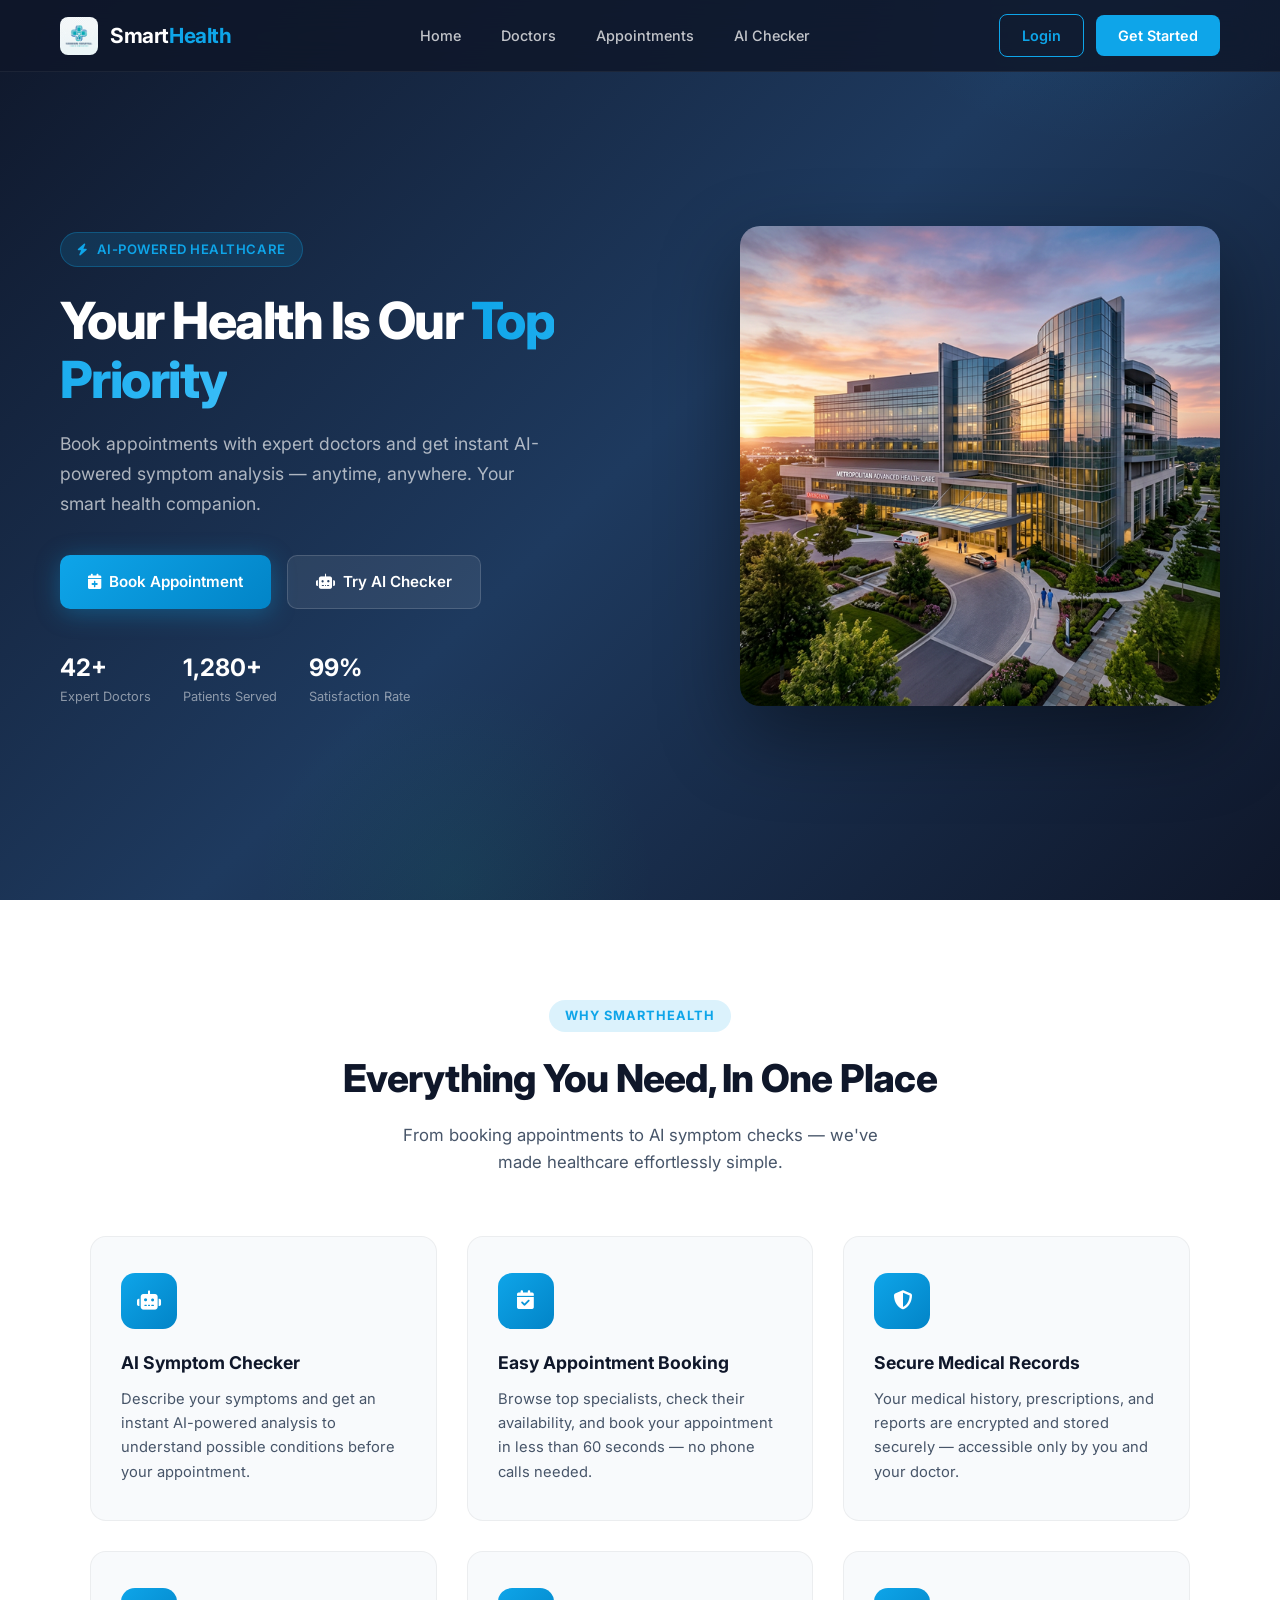
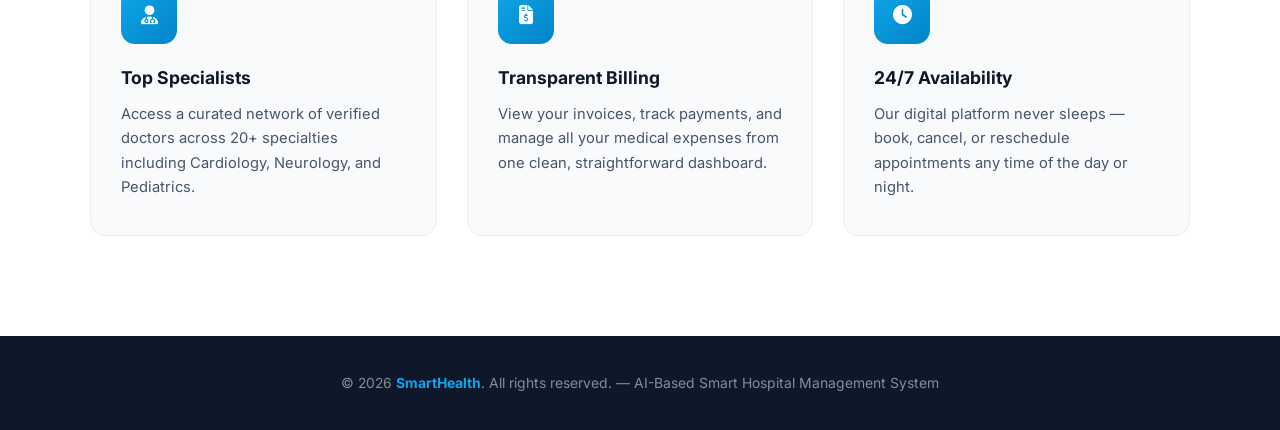
==== hospitalproject/src/main/resources/static/index.html @ 207e5509 "feat: complete premium UI overhaul for SmartHealth hospital system - Redesigned all frontend pages w" ====
<!DOCTYPE html>
<html lang="en">
<head>
    <meta charset="UTF-8">
    <meta name="viewport" content="width=device-width, initial-scale=1.0">
    <title>SmartHealth - AI Hospital Management System</title>
    <meta name="description" content="Book appointments with expert doctors and get AI-powered disease diagnosis. SmartHealth — your trusted digital health companion.">
    <link rel="stylesheet" href="css/style.css">
    <link rel="stylesheet" href="https://cdnjs.cloudflare.com/ajax/libs/font-awesome/6.4.0/css/all.min.css">
</head>
<body>

<!-- NAVBAR -->
<header class="navbar">
    <a href="index.html" class="logo">
        <img src="images/modern_hospital_logo.png" alt="SmartHealth Logo">
        <h2>Smart<span>Health</span></h2>
    </a>

    <nav>
        <a href="index.html">Home</a>
        <a href="pages/doctor-dashboard.html">Doctors</a>
        <a href="pages/appointment-calendra.html">Appointments</a>
        <a href="pages/ai-checker.html">AI Checker</a>
    </nav>

    <div class="nav-actions">
        <a href="pages/login.html" class="login-btn">Login</a>
        <a href="pages/register.html" class="signup-btn">Get Started</a>
    </div>
</header>

<!-- HERO -->
<section class="hero">
    <div class="hero-content">
        <div class="hero-text">
            <div class="hero-badge">
                <i class="fas fa-bolt"></i> AI-Powered Healthcare
            </div>
            <h1>Your Health Is Our <span class="highlight">Top Priority</span></h1>
            <p>Book appointments with expert doctors and get instant AI-powered symptom analysis — anytime, anywhere. Your smart health companion.</p>
            <div class="hero-actions">
                <a href="pages/register.html" class="primary-btn">
                    <i class="fas fa-calendar-plus"></i> Book Appointment
                </a>
                <a href="pages/ai-checker.html" class="secondary-btn">
                    <i class="fas fa-robot"></i> Try AI Checker
                </a>
            </div>
            <div class="hero-stats">
                <div class="stat-pill">
                    <span class="num">42+</span>
                    <span class="label">Expert Doctors</span>
                </div>
                <div class="stat-pill">
                    <span class="num">1,280+</span>
                    <span class="label">Patients Served</span>
                </div>
                <div class="stat-pill">
                    <span class="num">99%</span>
                    <span class="label">Satisfaction Rate</span>
                </div>
            </div>
        </div>

        <div class="hero-image">
            <img src="images/modern_hospital_hero.png" alt="SmartHealth Hero">
        </div>
    </div>
</section>

<!-- FEATURES -->
<section class="features">
    <div class="section-header">
        <span class="tag">Why SmartHealth</span>
        <h2>Everything You Need, In One Place</h2>
        <p>From booking appointments to AI symptom checks — we've made healthcare effortlessly simple.</p>
    </div>

    <div class="features-grid">
        <div class="feature-card">
            <div class="feature-icon"><i class="fas fa-robot"></i></div>
            <h3>AI Symptom Checker</h3>
            <p>Describe your symptoms and get an instant AI-powered analysis to understand possible conditions before your appointment.</p>
        </div>
        <div class="feature-card">
            <div class="feature-icon"><i class="fas fa-calendar-check"></i></div>
            <h3>Easy Appointment Booking</h3>
            <p>Browse top specialists, check their availability, and book your appointment in less than 60 seconds — no phone calls needed.</p>
        </div>
        <div class="feature-card">
            <div class="feature-icon"><i class="fas fa-shield-alt"></i></div>
            <h3>Secure Medical Records</h3>
            <p>Your medical history, prescriptions, and reports are encrypted and stored securely — accessible only by you and your doctor.</p>
        </div>
        <div class="feature-card">
            <div class="feature-icon"><i class="fas fa-user-md"></i></div>
            <h3>Top Specialists</h3>
            <p>Access a curated network of verified doctors across 20+ specialties including Cardiology, Neurology, and Pediatrics.</p>
        </div>
        <div class="feature-card">
            <div class="feature-icon"><i class="fas fa-file-invoice-dollar"></i></div>
            <h3>Transparent Billing</h3>
            <p>View your invoices, track payments, and manage all your medical expenses from one clean, straightforward dashboard.</p>
        </div>
        <div class="feature-card">
            <div class="feature-icon"><i class="fas fa-clock"></i></div>
            <h3>24/7 Availability</h3>
            <p>Our digital platform never sleeps — book, cancel, or reschedule appointments any time of the day or night.</p>
        </div>
    </div>
</section>

<!-- FOOTER -->
<footer class="footer">
    <p>&copy; 2026 <strong>SmartHealth</strong>. All rights reserved. — AI-Based Smart Hospital Management System</p>
</footer>

</body>
</html>
---- hospitalproject/src/main/resources/static/css/style.css ----
@import url('https://fonts.googleapis.com/css2?family=Inter:wght@300;400;500;600;700;800&display=swap');

*, *::before, *::after {
    margin: 0;
    padding: 0;
    box-sizing: border-box;
}

:root {
    --navy: #0f172a;
    --navy-light: #1e293b;
    --teal: #0ea5e9;
    --teal-dark: #0284c7;
    --teal-glow: rgba(14, 165, 233, 0.15);
    --white: #ffffff;
    --gray-50: #f8fafc;
    --gray-100: #f1f5f9;
    --gray-400: #94a3b8;
    --gray-600: #475569;
    --gray-800: #1e293b;
    --green: #10b981;
    --gradient: linear-gradient(135deg, #0f172a 0%, #1e3a5f 50%, #0f172a 100%);
}

html {
    scroll-behavior: smooth;
}

body {
    font-family: 'Inter', 'Segoe UI', sans-serif;
    background: var(--gray-50);
    color: var(--navy);
    line-height: 1.6;
    overflow-x: hidden;
}

/* ==================== NAVBAR ==================== */
.navbar {
    position: fixed;
    top: 0;
    left: 0;
    right: 0;
    z-index: 1000;
    display: flex;
    justify-content: space-between;
    align-items: center;
    padding: 0 60px;
    height: 72px;
    background: rgba(15, 23, 42, 0.85);
    backdrop-filter: blur(20px);
    -webkit-backdrop-filter: blur(20px);
    border-bottom: 1px solid rgba(255, 255, 255, 0.06);
    transition: all 0.3s ease;
}

.logo {
    display: flex;
    align-items: center;
    gap: 12px;
    text-decoration: none;
}

.logo img {
    width: 38px;
    height: 38px;
    border-radius: 8px;
    object-fit: cover;
}

.logo h2 {
    font-size: 1.3rem;
    font-weight: 700;
    color: var(--white);
    letter-spacing: -0.02em;
}

.logo h2 span {
    color: var(--teal);
}

nav {
    display: flex;
    align-items: center;
    gap: 8px;
}

nav a {
    padding: 8px 16px;
    text-decoration: none;
    color: rgba(255,255,255,0.75);
    font-weight: 500;
    font-size: 0.9rem;
    border-radius: 8px;
    transition: all 0.2s ease;
}

nav a:hover {
    color: var(--white);
    background: rgba(255,255,255,0.08);
}

.nav-actions {
    display: flex;
    align-items: center;
    gap: 12px;
}

.login-btn {
    padding: 9px 22px;
    border-radius: 8px;
    border: 1.5px solid var(--teal);
    color: var(--teal);
    text-decoration: none;
    font-weight: 600;
    font-size: 0.9rem;
    transition: all 0.3s ease;
}

.login-btn:hover {
    background: var(--teal);
    color: var(--white);
    box-shadow: 0 0 20px rgba(14, 165, 233, 0.4);
}

.signup-btn {
    padding: 9px 22px;
    border-radius: 8px;
    background: var(--teal);
    color: var(--white);
    text-decoration: none;
    font-weight: 600;
    font-size: 0.9rem;
    transition: all 0.3s ease;
}

.signup-btn:hover {
    background: var(--teal-dark);
    box-shadow: 0 4px 20px rgba(14, 165, 233, 0.4);
    transform: translateY(-1px);
}

/* ==================== HERO ==================== */
.hero {
    min-height: 100vh;
    display: flex;
    align-items: center;
    padding: 100px 60px 60px;
    background: var(--gradient);
    position: relative;
    overflow: hidden;
}

.hero::before {
    content: '';
    position: absolute;
    top: -50%;
    right: -10%;
    width: 600px;
    height: 600px;
    background: radial-gradient(circle, rgba(14,165,233,0.12) 0%, transparent 70%);
    pointer-events: none;
}

.hero::after {
    content: '';
    position: absolute;
    bottom: -20%;
    left: 20%;
    width: 400px;
    height: 400px;
    background: radial-gradient(circle, rgba(16,185,129,0.08) 0%, transparent 70%);
    pointer-events: none;
}

.hero-content {
    display: flex;
    align-items: center;
    justify-content: space-between;
    gap: 60px;
    max-width: 1280px;
    margin: 0 auto;
    width: 100%;
    position: relative;
    z-index: 1;
}

.hero-text {
    flex: 1;
    max-width: 600px;
}

.hero-badge {
    display: inline-flex;
    align-items: center;
    gap: 8px;
    background: rgba(14, 165, 233, 0.15);
    border: 1px solid rgba(14, 165, 233, 0.3);
    color: var(--teal);
    padding: 6px 16px;
    border-radius: 50px;
    font-size: 0.82rem;
    font-weight: 600;
    letter-spacing: 0.04em;
    text-transform: uppercase;
    margin-bottom: 24px;
}

.hero-badge i {
    font-size: 0.75rem;
}

.hero-text h1 {
    font-size: clamp(2.2rem, 4vw, 3.5rem);
    font-weight: 800;
    color: var(--white);
    line-height: 1.15;
    letter-spacing: -0.03em;
    margin-bottom: 20px;
}

.hero-text h1 .highlight {
    background: linear-gradient(90deg, var(--teal), #38bdf8);
    -webkit-background-clip: text;
    -webkit-text-fill-color: transparent;
    background-clip: text;
}

.hero-text p {
    font-size: 1.1rem;
    color: rgba(255,255,255,0.65);
    margin-bottom: 36px;
    max-width: 480px;
    line-height: 1.7;
}

.hero-actions {
    display: flex;
    gap: 16px;
    flex-wrap: wrap;
    margin-bottom: 40px;
}

.primary-btn {
    display: inline-flex;
    align-items: center;
    gap: 8px;
    background: linear-gradient(135deg, var(--teal) 0%, var(--teal-dark) 100%);
    color: var(--white);
    padding: 14px 28px;
    text-decoration: none;
    border-radius: 10px;
    font-weight: 600;
    font-size: 0.95rem;
    transition: all 0.3s ease;
    box-shadow: 0 4px 24px rgba(14, 165, 233, 0.35);
}

.primary-btn:hover {
    transform: translateY(-2px);
    box-shadow: 0 8px 32px rgba(14, 165, 233, 0.5);
}

.secondary-btn {
    display: inline-flex;
    align-items: center;
    gap: 8px;
    background: rgba(255,255,255,0.08);
    border: 1.5px solid rgba(255,255,255,0.15);
    color: var(--white);
    padding: 14px 28px;
    text-decoration: none;
    border-radius: 10px;
    font-weight: 600;
    font-size: 0.95rem;
    transition: all 0.3s ease;
}

.secondary-btn:hover {
    background: rgba(255,255,255,0.14);
    transform: translateY(-2px);
}

.hero-stats {
    display: flex;
    gap: 32px;
    flex-wrap: wrap;
}

.stat-pill {
    display: flex;
    flex-direction: column;
}

.stat-pill .num {
    font-size: 1.5rem;
    font-weight: 700;
    color: var(--white);
}

.stat-pill .label {
    font-size: 0.8rem;
    color: rgba(255,255,255,0.5);
}

.hero-image {
    flex: 0 0 480px;
    position: relative;
}

.hero-image img {
    width: 100%;
    border-radius: 20px;
    box-shadow: 0 30px 80px rgba(0,0,0,0.4);
    animation: float 6s ease-in-out infinite;
}

@keyframes float {
    0%, 100% { transform: translateY(0); }
    50% { transform: translateY(-12px); }
}

/* ==================== FEATURES ==================== */
.features {
    padding: 100px 60px;
    background: var(--white);
}

.section-header {
    text-align: center;
    margin-bottom: 60px;
}

.section-header .tag {
    display: inline-block;
    background: var(--teal-glow);
    color: var(--teal);
    font-size: 0.8rem;
    font-weight: 700;
    letter-spacing: 0.08em;
    text-transform: uppercase;
    padding: 6px 16px;
    border-radius: 50px;
    margin-bottom: 16px;
}

.section-header h2 {
    font-size: clamp(1.8rem, 3vw, 2.6rem);
    font-weight: 800;
    color: var(--navy);
    letter-spacing: -0.02em;
    margin-bottom: 12px;
}

.section-header p {
    font-size: 1.05rem;
    color: var(--gray-600);
    max-width: 500px;
    margin: 0 auto;
}

.features-grid {
    display: grid;
    grid-template-columns: repeat(3, 1fr);
    gap: 30px;
    max-width: 1100px;
    margin: 0 auto;
}

.feature-card {
    padding: 36px 30px;
    border-radius: 16px;
    background: var(--gray-50);
    border: 1px solid rgba(0,0,0,0.05);
    transition: all 0.3s ease;
}

.feature-card:hover {
    transform: translateY(-6px);
    box-shadow: 0 20px 60px rgba(14, 165, 233, 0.12);
    border-color: rgba(14, 165, 233, 0.25);
}

.feature-icon {
    width: 56px;
    height: 56px;
    border-radius: 14px;
    background: linear-gradient(135deg, var(--teal), var(--teal-dark));
    display: flex;
    align-items: center;
    justify-content: center;
    color: var(--white);
    font-size: 1.2rem;
    margin-bottom: 20px;
}

.feature-card h3 {
    font-size: 1.1rem;
    font-weight: 700;
    color: var(--navy);
    margin-bottom: 10px;
}

.feature-card p {
    font-size: 0.92rem;
    color: var(--gray-600);
    line-height: 1.65;
}

/* ==================== FOOTER ==================== */
.footer {
    background: var(--navy);
    color: rgba(255,255,255,0.5);
    text-align: center;
    padding: 36px 60px;
    font-size: 0.87rem;
}

.footer strong {
    color: var(--teal);
}

/* ==================== RESPONSIVE ==================== */
@media (max-width: 960px) {
    .navbar { padding: 0 24px; }
    .hero { padding: 100px 24px 60px; }
    .hero-content { flex-direction: column; text-align: center; }
    .hero-image { flex: unset; width: 100%; max-width: 400px; }
    .hero-actions { justify-content: center; }
    .hero-stats { justify-content: center; }
    .features { padding: 60px 24px; }
    .features-grid { grid-template-columns: 1fr; max-width: 480px; }
    nav { display: none; }
}
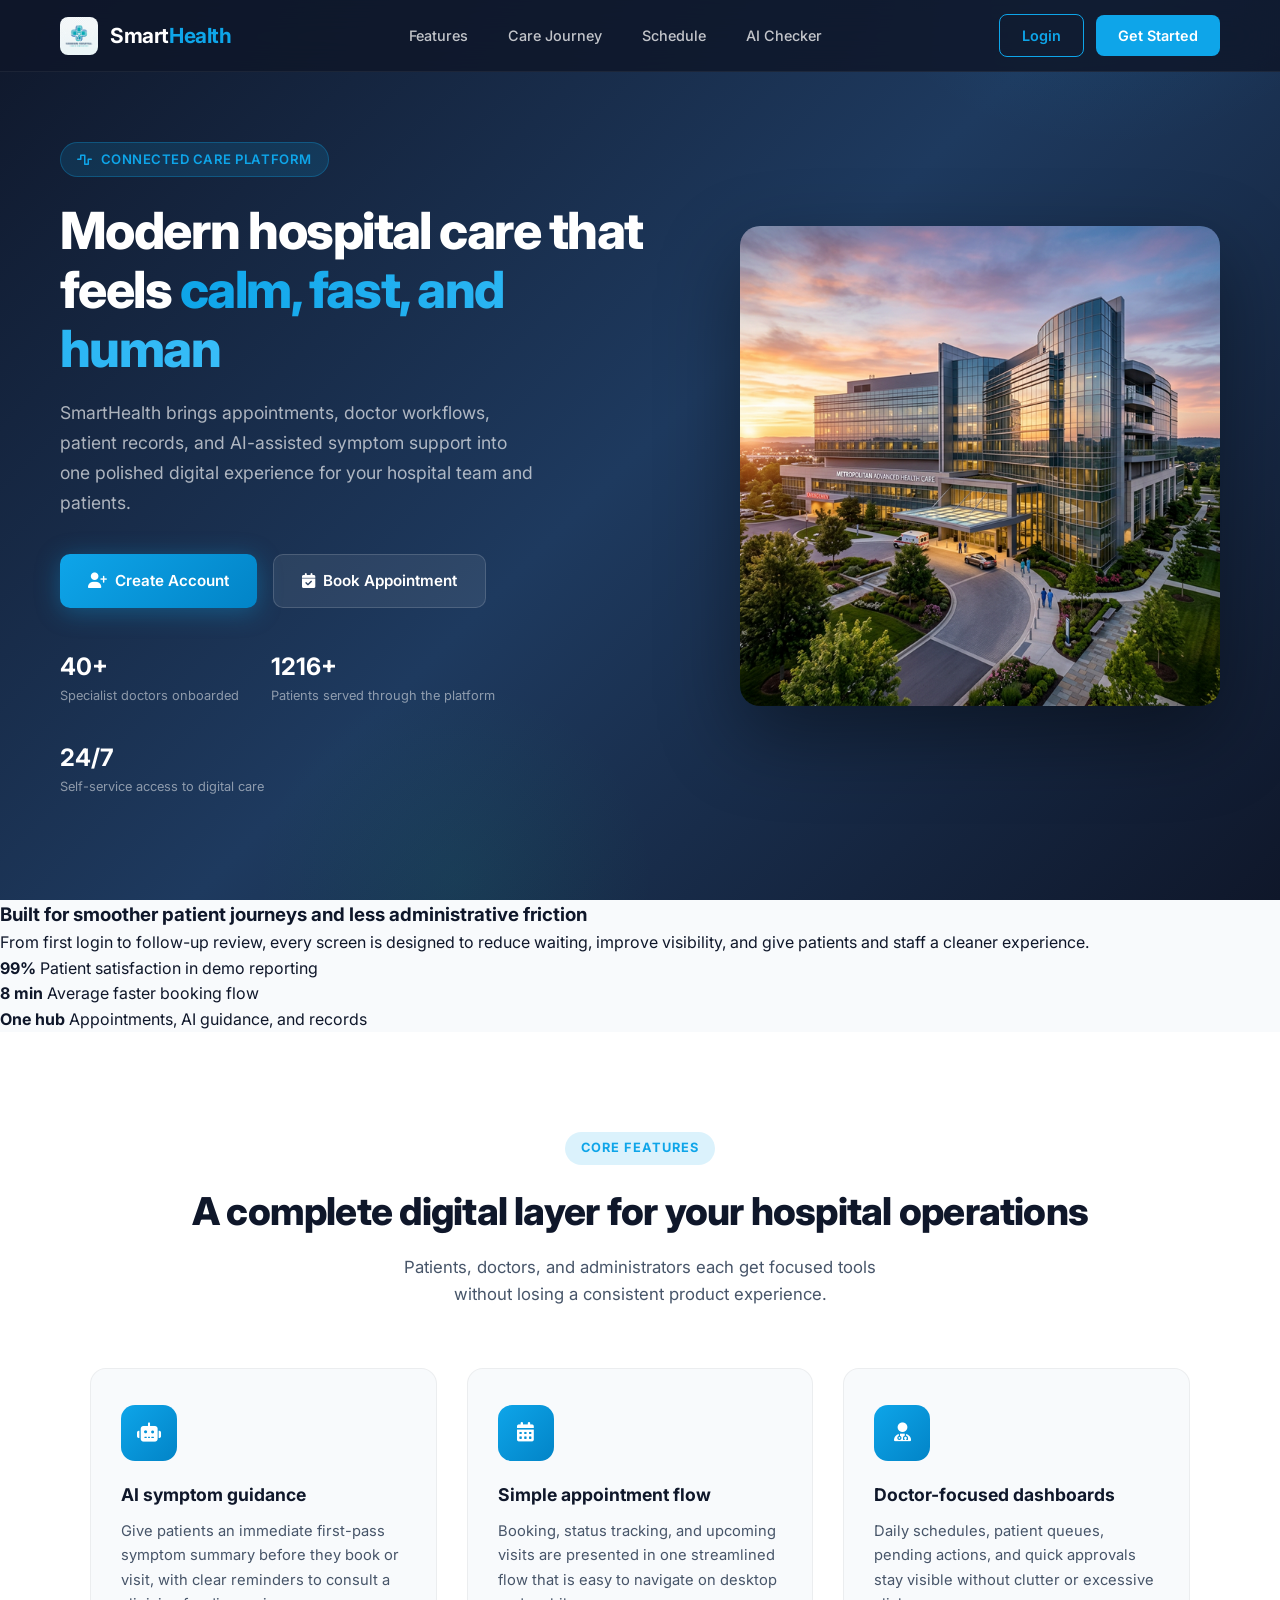
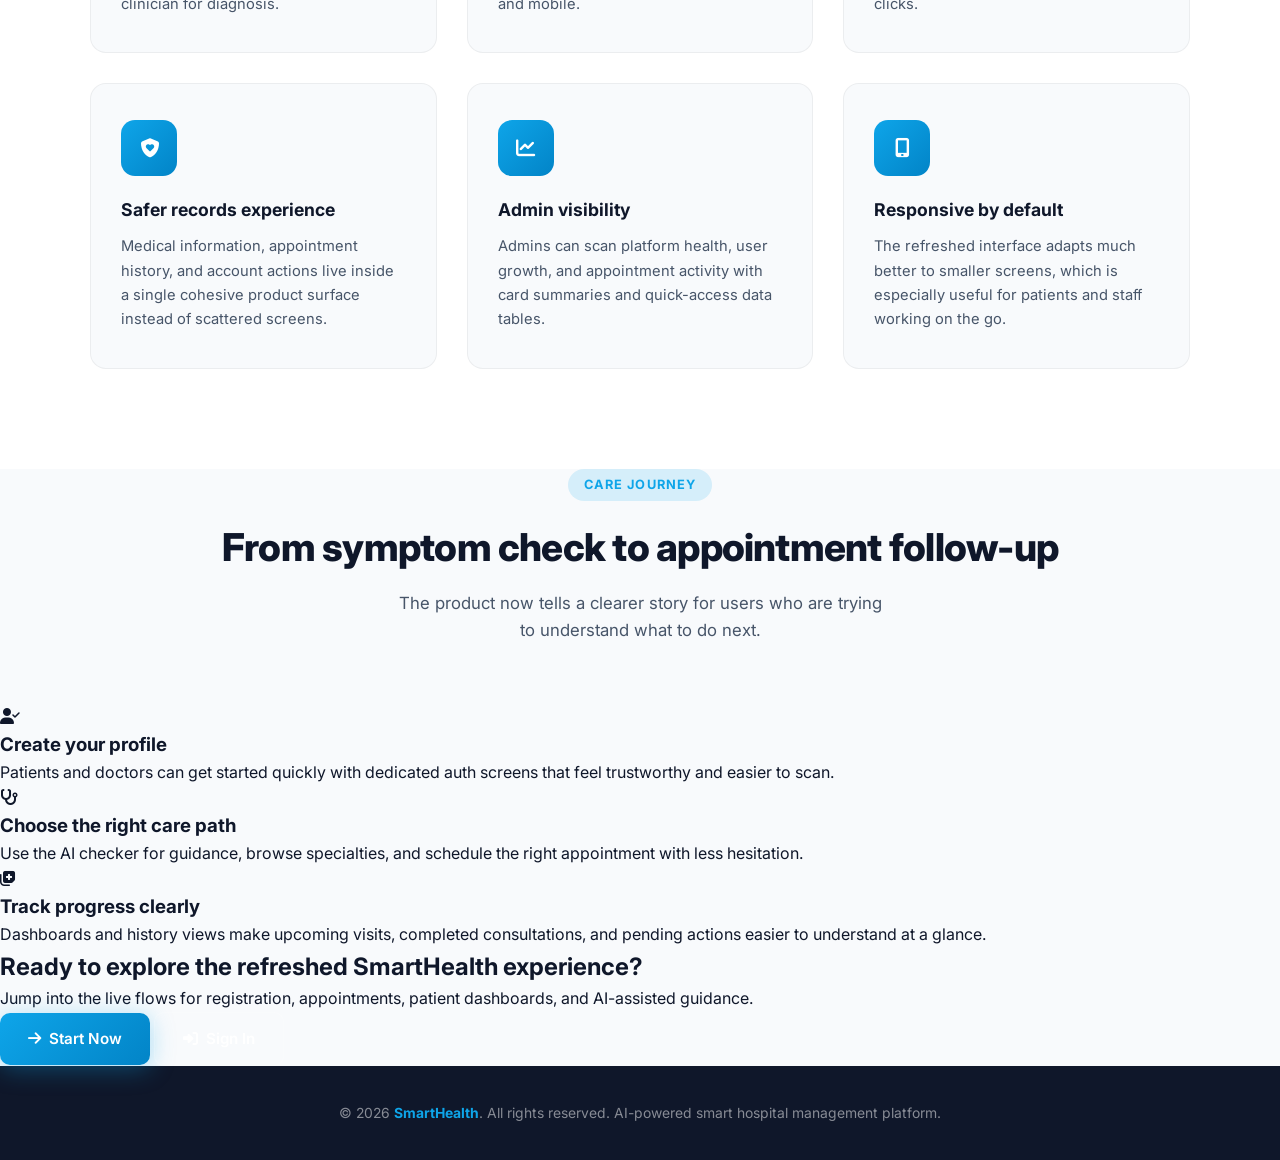
==== commit e5434882: "Merge upstream/main into main" ====
--- a/hospitalproject/src/main/resources/static/index.html
+++ b/hospitalproject/src/main/resources/static/index.html
@@ -3,14 +3,14 @@
 <head>
     <meta charset="UTF-8">
     <meta name="viewport" content="width=device-width, initial-scale=1.0">
-    <title>SmartHealth - AI Hospital Management System</title>
-    <meta name="description" content="Book appointments with expert doctors and get AI-powered disease diagnosis. SmartHealth — your trusted digital health companion.">
+    <title>SmartHealth | AI Hospital Management System</title>
+    <meta name="description" content="Book appointments with expert doctors, manage records, and use AI-assisted symptom guidance with SmartHealth.">
     <link rel="stylesheet" href="css/style.css">
     <link rel="stylesheet" href="https://cdnjs.cloudflare.com/ajax/libs/font-awesome/6.4.0/css/all.min.css">
+    <script src="js/Counter.js"></script>
 </head>
 <body>
 
-<!-- NAVBAR -->
 <header class="navbar">
     <a href="index.html" class="logo">
         <img src="images/modern_hospital_logo.png" alt="SmartHealth Logo">
@@ -18,9 +18,9 @@
     </a>
 
     <nav>
-        <a href="index.html">Home</a>
-        <a href="pages/doctor-dashboard.html">Doctors</a>
-        <a href="pages/appointment-calendra.html">Appointments</a>
+        <a href="#features">Features</a>
+        <a href="#journey">Care Journey</a>
+        <a href="pages/appointment-calendra.html">Schedule</a>
         <a href="pages/ai-checker.html">AI Checker</a>
     </nav>
 
@@ -30,91 +30,165 @@
     </div>
 </header>
 
-<!-- HERO -->
 <section class="hero">
     <div class="hero-content">
         <div class="hero-text">
             <div class="hero-badge">
-                <i class="fas fa-bolt"></i> AI-Powered Healthcare
+                <i class="fas fa-wave-square"></i>
+                Connected care platform
             </div>
-            <h1>Your Health Is Our <span class="highlight">Top Priority</span></h1>
-            <p>Book appointments with expert doctors and get instant AI-powered symptom analysis — anytime, anywhere. Your smart health companion.</p>
+            <h1>Modern hospital care that feels <span class="highlight">calm, fast, and human</span></h1>
+            <p>SmartHealth brings appointments, doctor workflows, patient records, and AI-assisted symptom support into one polished digital experience for your hospital team and patients.</p>
             <div class="hero-actions">
                 <a href="pages/register.html" class="primary-btn">
-                    <i class="fas fa-calendar-plus"></i> Book Appointment
+                    <i class="fas fa-user-plus"></i>
+                    Create Account
                 </a>
-                <a href="pages/ai-checker.html" class="secondary-btn">
-                    <i class="fas fa-robot"></i> Try AI Checker
+                <a href="pages/appointment.html" class="secondary-btn">
+                    <i class="fas fa-calendar-check"></i>
+                    Book Appointment
                 </a>
             </div>
             <div class="hero-stats">
                 <div class="stat-pill">
-                    <span class="num">42+</span>
-                    <span class="label">Expert Doctors</span>
+                    <span class="num counter" data-target="42" data-suffix="+">0</span>
+                    <span class="label">Specialist doctors onboarded</span>
                 </div>
+
                 <div class="stat-pill">
-                    <span class="num">1,280+</span>
-                    <span class="label">Patients Served</span>
+                    <span class="num counter" data-target="1280" data-suffix="+">0</span>
+                    <span class="label">Patients served through the platform</span>
                 </div>
+
                 <div class="stat-pill">
-                    <span class="num">99%</span>
-                    <span class="label">Satisfaction Rate</span>
+                    <span class="num">24/7</span>
+                    <span class="label">Self-service access to digital care</span>
                 </div>
             </div>
         </div>
 
         <div class="hero-image">
-            <img src="images/modern_hospital_hero.png" alt="SmartHealth Hero">
+            <img src="images/modern_hospital_hero.png" alt="SmartHealth digital healthcare dashboard preview">
         </div>
     </div>
 </section>
 
-<!-- FEATURES -->
-<section class="features">
-    <div class="section-header">
-        <span class="tag">Why SmartHealth</span>
-        <h2>Everything You Need, In One Place</h2>
-        <p>From booking appointments to AI symptom checks — we've made healthcare effortlessly simple.</p>
-    </div>
-
-    <div class="features-grid">
-        <div class="feature-card">
-            <div class="feature-icon"><i class="fas fa-robot"></i></div>
-            <h3>AI Symptom Checker</h3>
-            <p>Describe your symptoms and get an instant AI-powered analysis to understand possible conditions before your appointment.</p>
+<section class="trust-strip">
+    <div class="trust-panel">
+        <div class="trust-copy">
+            <h3>Built for smoother patient journeys and less administrative friction</h3>
+            <p>From first login to follow-up review, every screen is designed to reduce waiting, improve visibility, and give patients and staff a cleaner experience.</p>
         </div>
-        <div class="feature-card">
-            <div class="feature-icon"><i class="fas fa-calendar-check"></i></div>
-            <h3>Easy Appointment Booking</h3>
-            <p>Browse top specialists, check their availability, and book your appointment in less than 60 seconds — no phone calls needed.</p>
-        </div>
-        <div class="feature-card">
-            <div class="feature-icon"><i class="fas fa-shield-alt"></i></div>
-            <h3>Secure Medical Records</h3>
-            <p>Your medical history, prescriptions, and reports are encrypted and stored securely — accessible only by you and your doctor.</p>
-        </div>
-        <div class="feature-card">
-            <div class="feature-icon"><i class="fas fa-user-md"></i></div>
-            <h3>Top Specialists</h3>
-            <p>Access a curated network of verified doctors across 20+ specialties including Cardiology, Neurology, and Pediatrics.</p>
-        </div>
-        <div class="feature-card">
-            <div class="feature-icon"><i class="fas fa-file-invoice-dollar"></i></div>
-            <h3>Transparent Billing</h3>
-            <p>View your invoices, track payments, and manage all your medical expenses from one clean, straightforward dashboard.</p>
-        </div>
-        <div class="feature-card">
-            <div class="feature-icon"><i class="fas fa-clock"></i></div>
-            <h3>24/7 Availability</h3>
-            <p>Our digital platform never sleeps — book, cancel, or reschedule appointments any time of the day or night.</p>
+        <div class="trust-metrics">
+            <div class="trust-metric">
+                <strong>99%</strong>
+                <span>Patient satisfaction in demo reporting</span>
+            </div>
+            <div class="trust-metric">
+                <strong>8 min</strong>
+                <span>Average faster booking flow</span>
+            </div>
+            <div class="trust-metric">
+                <strong>One hub</strong>
+                <span>Appointments, AI guidance, and records</span>
+            </div>
         </div>
     </div>
 </section>
 
-<!-- FOOTER -->
+<section class="features" id="features">
+    <div class="section-inner">
+        <div class="section-header">
+            <span class="tag">Core Features</span>
+            <h2>A complete digital layer for your hospital operations</h2>
+            <p>Patients, doctors, and administrators each get focused tools without losing a consistent product experience.</p>
+        </div>
+
+        <div class="features-grid">
+            <div class="feature-card">
+                <div class="feature-icon"><i class="fas fa-robot"></i></div>
+                <h3>AI symptom guidance</h3>
+                <p>Give patients an immediate first-pass symptom summary before they book or visit, with clear reminders to consult a clinician for diagnosis.</p>
+            </div>
+            <div class="feature-card">
+                <div class="feature-icon"><i class="fas fa-calendar-days"></i></div>
+                <h3>Simple appointment flow</h3>
+                <p>Booking, status tracking, and upcoming visits are presented in one streamlined flow that is easy to navigate on desktop and mobile.</p>
+            </div>
+            <div class="feature-card">
+                <div class="feature-icon"><i class="fas fa-user-doctor"></i></div>
+                <h3>Doctor-focused dashboards</h3>
+                <p>Daily schedules, patient queues, pending actions, and quick approvals stay visible without clutter or excessive clicks.</p>
+            </div>
+            <div class="feature-card">
+                <div class="feature-icon"><i class="fas fa-shield-heart"></i></div>
+                <h3>Safer records experience</h3>
+                <p>Medical information, appointment history, and account actions live inside a single cohesive product surface instead of scattered screens.</p>
+            </div>
+            <div class="feature-card">
+                <div class="feature-icon"><i class="fas fa-chart-line"></i></div>
+                <h3>Admin visibility</h3>
+                <p>Admins can scan platform health, user growth, and appointment activity with card summaries and quick-access data tables.</p>
+            </div>
+            <div class="feature-card">
+                <div class="feature-icon"><i class="fas fa-mobile-screen-button"></i></div>
+                <h3>Responsive by default</h3>
+                <p>The refreshed interface adapts much better to smaller screens, which is especially useful for patients and staff working on the go.</p>
+            </div>
+        </div>
+    </div>
+</section>
+
+<section class="journey" id="journey">
+    <div class="section-inner">
+        <div class="section-header">
+            <span class="tag">Care Journey</span>
+            <h2>From symptom check to appointment follow-up</h2>
+            <p>The product now tells a clearer story for users who are trying to understand what to do next.</p>
+        </div>
+
+        <div class="journey-grid">
+            <div class="journey-card">
+                <div class="journey-icon"><i class="fas fa-user-check"></i></div>
+                <h3>Create your profile</h3>
+                <p>Patients and doctors can get started quickly with dedicated auth screens that feel trustworthy and easier to scan.</p>
+            </div>
+            <div class="journey-card">
+                <div class="journey-icon"><i class="fas fa-stethoscope"></i></div>
+                <h3>Choose the right care path</h3>
+                <p>Use the AI checker for guidance, browse specialties, and schedule the right appointment with less hesitation.</p>
+            </div>
+            <div class="journey-card">
+                <div class="journey-icon"><i class="fas fa-notes-medical"></i></div>
+                <h3>Track progress clearly</h3>
+                <p>Dashboards and history views make upcoming visits, completed consultations, and pending actions easier to understand at a glance.</p>
+            </div>
+        </div>
+    </div>
+</section>
+
+<section class="cta">
+    <div class="cta-panel">
+        <div>
+            <h2>Ready to explore the refreshed SmartHealth experience?</h2>
+            <p>Jump into the live flows for registration, appointments, patient dashboards, and AI-assisted guidance.</p>
+        </div>
+        <div class="cta-actions">
+            <a href="pages/register.html" class="primary-btn">
+                <i class="fas fa-arrow-right"></i>
+                Start Now
+            </a>
+            <a href="pages/login.html" class="secondary-btn">
+                <i class="fas fa-right-to-bracket"></i>
+                Sign In
+            </a>
+        </div>
+    </div>
+</section>
+
 <footer class="footer">
-    <p>&copy; 2026 <strong>SmartHealth</strong>. All rights reserved. — AI-Based Smart Hospital Management System</p>
+    <p>&copy; 2026 <strong>SmartHealth</strong>. All rights reserved. AI-powered smart hospital management platform.</p>
 </footer>
 
 </body>
-</html>+</html>
